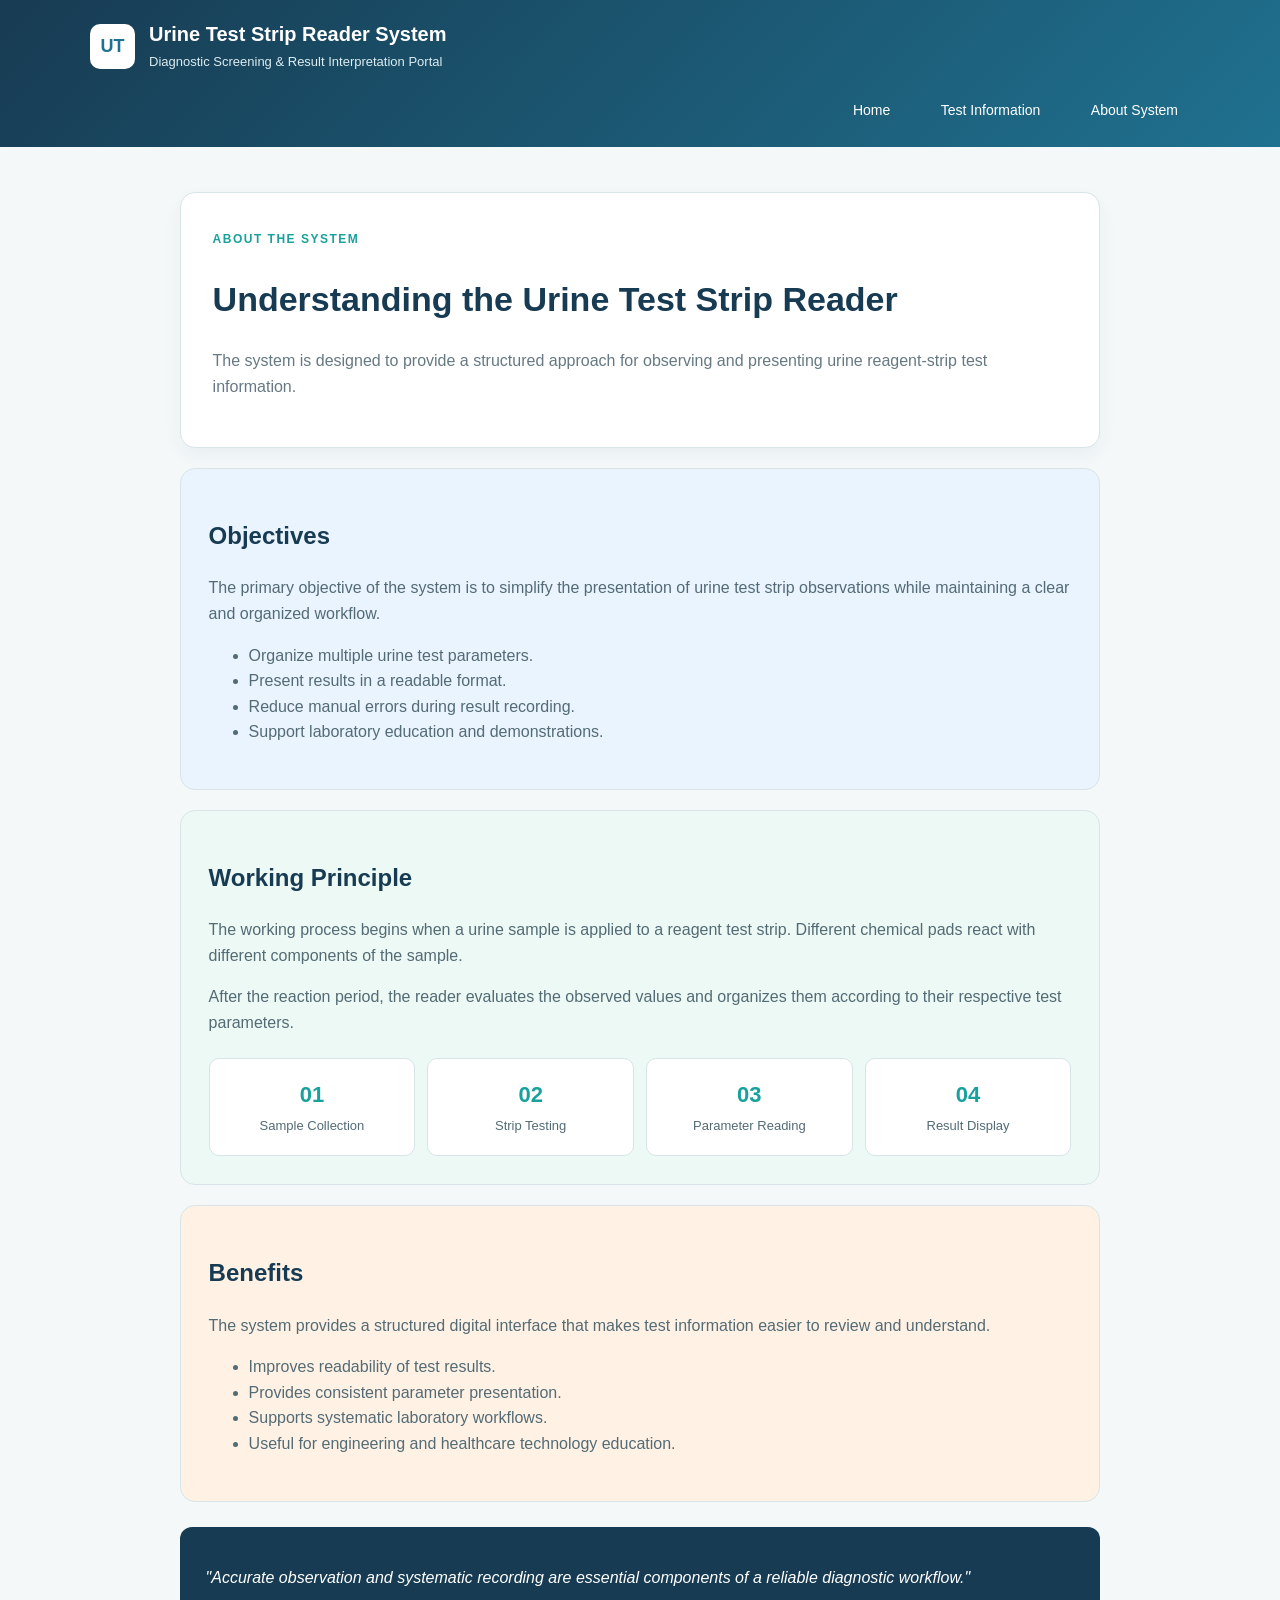
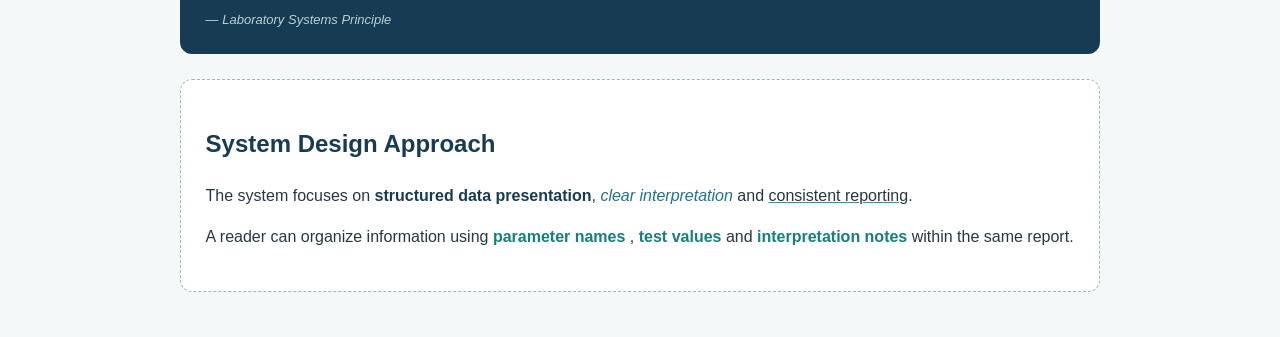
==== about-system.html @ 6f8af43d "Initial case study website" ====
<!DOCTYPE html>
<html lang="en">
<head>
    <meta charset="UTF-8">
    <meta name="viewport"
          content="width=device-width, initial-scale=1.0">
    <title>About System - Urine Test Strip Reader</title>
    <link rel="stylesheet" href="nav.css">
    <style>
        * {
            box-sizing: border-box;
        }
        body {
            margin: 0;
            font-family: Arial, Helvetica, sans-serif;
            background-color: #f4f8f9;
            color: #263740;
            line-height: 1.6;
        }
        header {
            background: linear-gradient(135deg, #173b52, #1f718f);
            color: white;
            padding: 18px 7%;
        }
        .header-content {
            max-width: 1100px;
            margin: auto;
            display: flex;
            align-items: center;
            gap: 14px;
        }
        .logo {
            width: 45px;
            height: 45px;
            display: flex;
            align-items: center;
            justify-content: center;
            background-color: white;
            color: #1f718f;
            border-radius: 10px;
            font-size: 18px;
            font-weight: bold;
        }
        header h1 {
            margin: 0;
            font-size: 20px;
        }
        header p {
            margin: 2px 0;
            color: #dcecf0;
            font-size: 13px;
        }
        nav {
            max-width: 1100px;
            margin: 16px auto 0;
            text-align: right;
        }
        nav a {
            color: white;
            text-decoration: none;
            margin-left: 22px;
            font-size: 14px;
        }
        nav a:hover {
            text-decoration: underline;
        }
        main {
            max-width: 1100px;
            margin: auto;
            padding: 45px 7%;
        }
        .page-intro {
            background-color: white;
            padding: 32px;
            border-radius: 15px;
            border: 1px solid #d8e4e7;
            box-shadow: 0 7px 18px rgba(23, 59, 82, 0.05);
        }
        .tag {
            color: #19a19d;
            font-size: 12px;
            font-weight: bold;
            letter-spacing: 1.5px;
        }
        .page-intro h2 {
            color: #173b52;
            font-size: 34px;
            line-height: 1.2;
        }
        .page-intro p {
            color: #667982;
        }
        .about-section {
            padding: 28px;
            margin-top: 20px;
            border-radius: 15px;
            border: 1px solid #d8e4e7;
        }
        .about-section h2 {
            color: #173b52;
        }
        .about-section p,
        .about-section li {
            color: #536b75;
        }
        .objectives {
            background-color: #eaf4ff;
        }
        .principle {
            background-color: #edf9f4;
        }
        .benefits {
            background-color: #fff2e5;
        }
        .process {
            display: grid;
            grid-template-columns: repeat(4, 1fr);
            gap: 12px;
            margin-top: 22px;
        }
        .process-step {
            background-color: white;
            padding: 18px;
            text-align: center;
            border-radius: 10px;
            border: 1px solid #d8e4e7;
        }
        .process-step strong {
            display: block;
            color: #19a19d;
            font-size: 22px;
        }
        .process-step span {
            font-size: 13px;
            color: #536b75;
        }
        blockquote {
            margin: 25px 0;
            padding: 22px 26px;
            background-color: #173b52;
            color: white;
            border-radius: 12px;
        }
        blockquote p {
            color: white;
            font-style: italic;
        }
        blockquote cite {
            font-size: 13px;
            color: #bcd0d8;
        }
        .inline-demo {
            background-color: white;
            padding: 25px;
            border: 1px dashed #9bb5bd;
            border-radius: 12px;
        }
        .inline-demo h2 {
            color: #173b52;
        }
        .highlight-text {
            color: #147f7d;
            font-weight: bold;
        }
        strong {
            color: #173b52;
        }
        em {
            color: #1f718f;
        }
        u {
            text-decoration-color: #19a19d;
        }
    </style>
</head>
<body id="about-system-page">
    <header>
        <div class="header-content">
            <div class="logo">
                UT
            </div>
            <div>
                <h1>
                    Urine Test Strip Reader System
                </h1>
                <p>
                    Diagnostic Screening & Result Interpretation Portal
                </p>
            </div>
        </div>
        <nav>
            <a href="index.html">
                Home
            </a>
            <a href="test-information.html">
                Test Information
            </a>
            <a href="about-system.html">
                About System
            </a>
        </nav>
    </header>
    <main>
        <section class="page-intro">
            <span class="tag">
                ABOUT THE SYSTEM
            </span>
            <h2>
                Understanding the Urine Test Strip Reader
            </h2>
            <p>
                The system is designed to provide a structured
                approach for observing and presenting urine
                reagent-strip test information.
            </p>
        </section>
        <section class="about-section objectives">
            <h2>
                Objectives
            </h2>
            <p>
                The primary objective of the system is to
                simplify the presentation of urine test strip
                observations while maintaining a clear and
                organized workflow.
            </p>
            <ul>
                <li>
                    Organize multiple urine test parameters.
                </li>
                <li>
                    Present results in a readable format.
                </li>
                <li>
                    Reduce manual errors during result recording.
                </li>
                <li>
                    Support laboratory education and demonstrations.
                </li>
            </ul>
        </section>
        <section class="about-section principle">
            <h2>
                Working Principle
            </h2>
            <p>
                The working process begins when a urine sample
                is applied to a reagent test strip. Different
                chemical pads react with different components
                of the sample.
            </p>
            <p>
                After the reaction period, the reader evaluates
                the observed values and organizes them according
                to their respective test parameters.
            </p>
            <div class="process">
                <div class="process-step">
                    <strong>
                        01
                    </strong>
                    <span>
                        Sample Collection
                    </span>
                </div>
                <div class="process-step">
                    <strong>
                        02
                    </strong>
                    <span>
                        Strip Testing
                    </span>
                </div>
                <div class="process-step">
                    <strong>
                        03
                    </strong>
                    <span>
                        Parameter Reading
                    </span>
                </div>
                <div class="process-step">
                    <strong>
                        04
                    </strong>
                    <span>
                        Result Display
                    </span>
                </div>
            </div>
        </section>
        <section class="about-section benefits">
            <h2>
                Benefits
            </h2>
            <p>
                The system provides a structured digital
                interface that makes test information easier
                to review and understand.
            </p>
            <ul>
                <li>
                    Improves readability of test results.
                </li>
                <li>
                    Provides consistent parameter presentation.
                </li>
                <li>
                    Supports systematic laboratory workflows.
                </li>
                <li>
                    Useful for engineering and healthcare
                    technology education.
                </li>
            </ul>
        </section>
        <blockquote>
            <p>
                "Accurate observation and systematic recording
                are essential components of a reliable
                diagnostic workflow."
            </p>
            <cite>
                — Laboratory Systems Principle
            </cite>
        </blockquote>
        <section class="inline-demo">
            <h2>
                System Design Approach
            </h2>
            <p>
                The system focuses on
                <strong>structured data presentation</strong>,
                <em>clear interpretation</em> and
                <u>consistent reporting</u>.
            </p>
            <p>
                A reader can organize information using
                <span class="highlight-text">
                    parameter names
                </span>,
                <span class="highlight-text">
                    test values
                </span>
                and
                <span class="highlight-text">
                    interpretation notes
                </span>
                within the same report.
            </p>
        </section>
    </main>
</body>
</html>
---- nav.css ----
nav {
    text-align: right;
}

nav a {
    display: inline-block;
    color: white;
    text-decoration: none;
    margin-left: 22px;
    padding: 8px 12px;
    transition: 0.3s;
}

nav a:hover {
    color: #19a19d;
    transform: scale(1.1);
}
.gallery {
    text-align: center;
    margin-top: 40px;
}

.gallery img {
    width: 200px;
    height: 150px;
    object-fit: cover;
    border: 2px solid #1f718f;
    margin: 10px;
    transition: transform 0.3s ease;
}

.gallery img:hover {
    transform: scale(1.1);
}
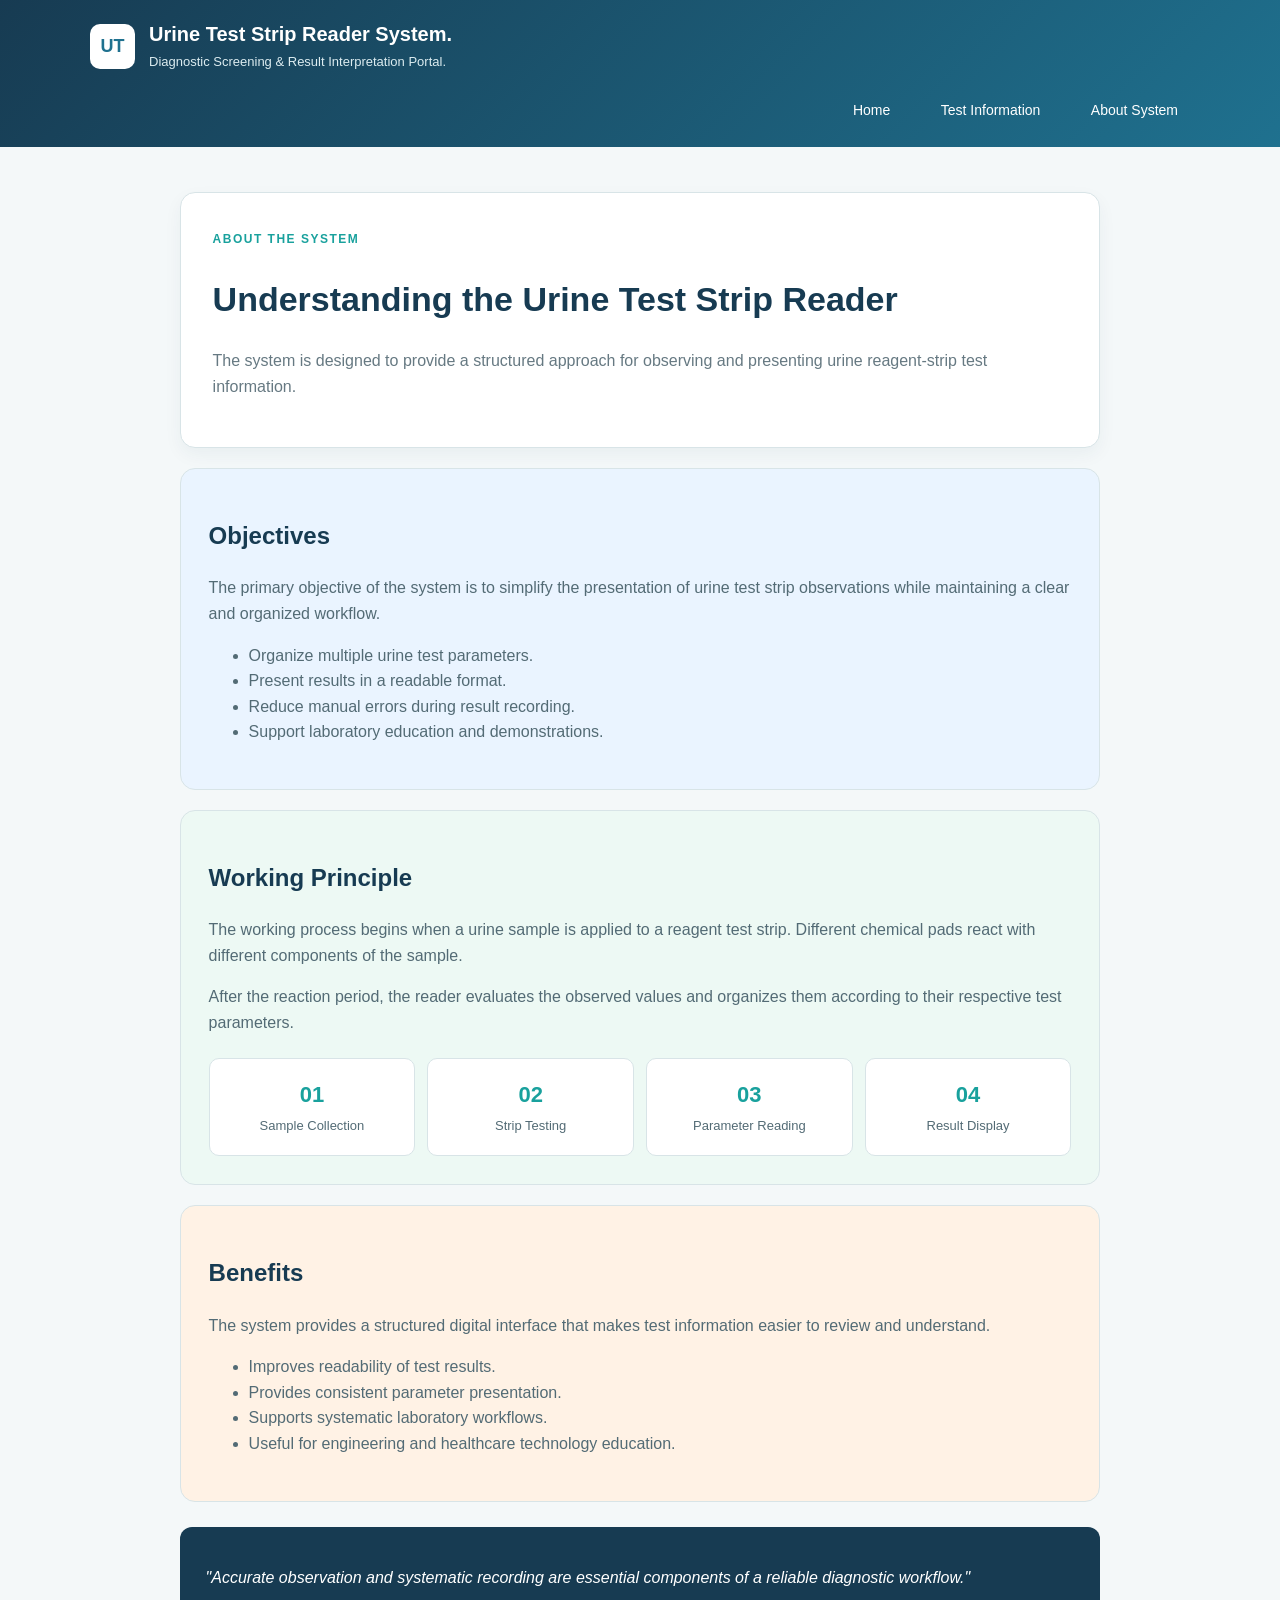
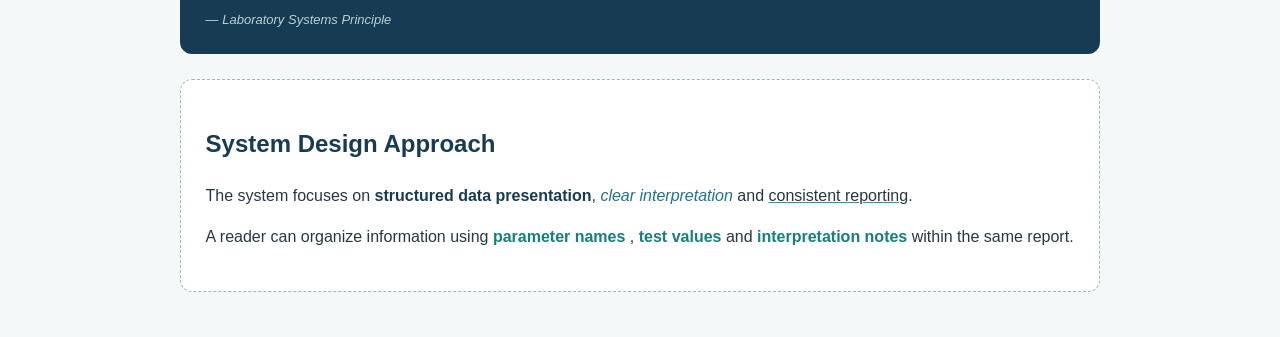
==== commit 14fee820: "Updated website content" ====
--- a/about-system.html
+++ b/about-system.html
@@ -6,6 +6,7 @@
           content="width=device-width, initial-scale=1.0">
     <title>About System - Urine Test Strip Reader</title>
     <link rel="stylesheet" href="nav.css">
+    <!-- Style -->
     <style>
         * {
             box-sizing: border-box;
@@ -173,6 +174,7 @@
         }
     </style>
 </head>
+<!-- body -->
 <body id="about-system-page">
     <header>
         <div class="header-content">
@@ -181,10 +183,10 @@
             </div>
             <div>
                 <h1>
-                    Urine Test Strip Reader System
+                    Urine Test Strip Reader System.
                 </h1>
                 <p>
-                    Diagnostic Screening & Result Interpretation Portal
+                    Diagnostic Screening & Result Interpretation Portal.
                 </p>
             </div>
         </div>
